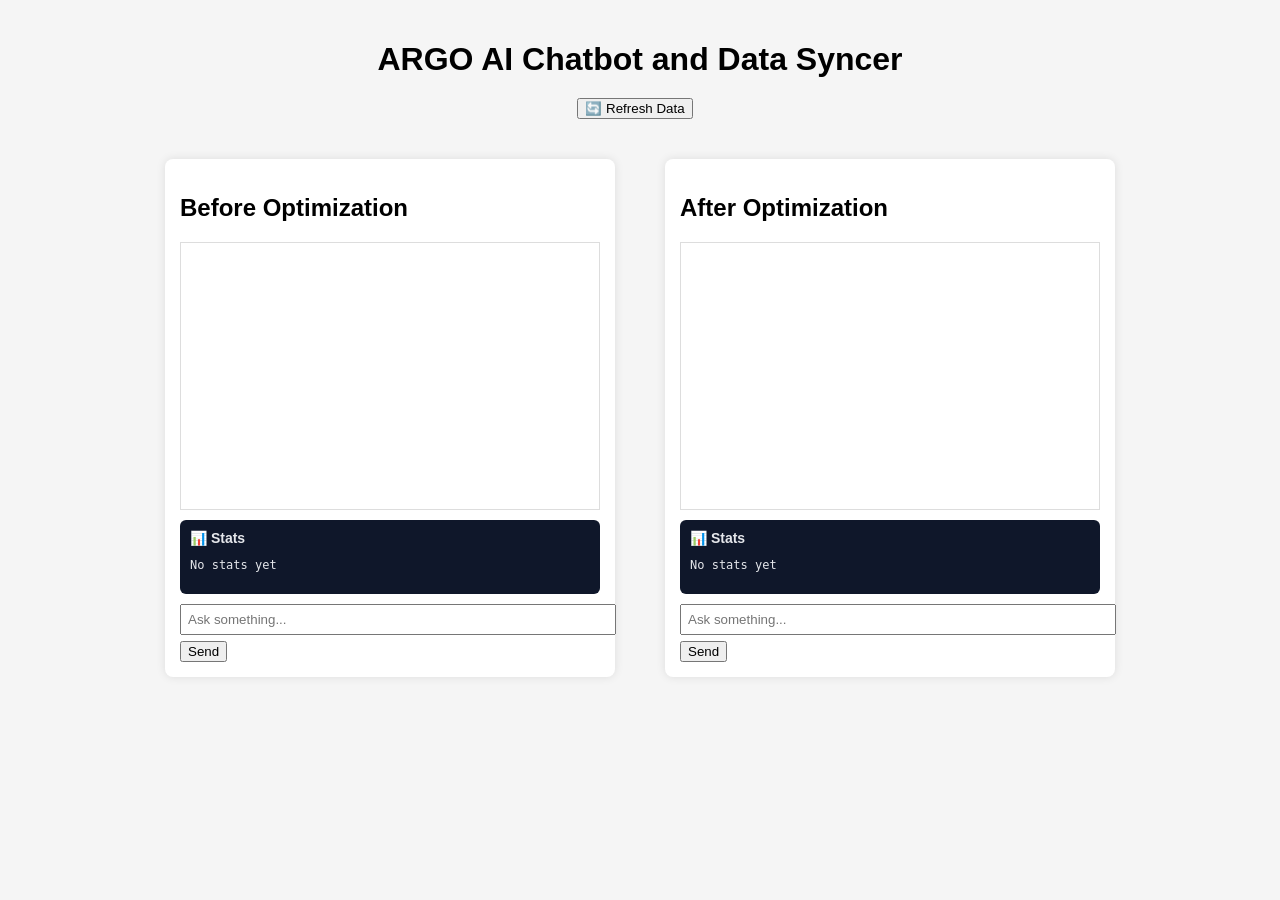
==== argoo_frontend/index.html @ 6922cc26 "Initial commit" ====
<!DOCTYPE html>
<html lang="en">
<head>
  <meta charset="UTF-8" />
  <title>ARGO AI Comparison</title>
  <link rel="stylesheet" href="style.css" />
</head>
<body>

<h1>ARGO AI Chatbot and Data Syncer</h1>

<!-- 🔥 CENTERED REFRESH -->
<div class="refresh-wrapper">
  <div class="refresh-box">
    <button id="refreshBtn">🔄 Refresh Data</button>
    <span id="refreshStatus"></span>
  </div>
</div>

<!-- 🔥 SPACE BETWEEN REFRESH & CHATS -->
<div class="chat-container">

  <!-- BEFORE OPTIMISATION -->
  <div class="chat-box">
    <h2>Before Optimization</h2>

    <div class="messages" id="chatOld"></div>

    <div class="stats-box" id="statsOld">
      <h4>📊 Stats</h4>
      <pre class="stats-content">No stats yet</pre>
    </div>

    <input id="inputOld" placeholder="Ask something..." />
    <button onclick="sendChat('old')">Send</button>
  </div>

  <!-- AFTER OPTIMISATION -->
  <div class="chat-box">
    <h2>After Optimization</h2>

    <div class="messages" id="chatNew"></div>

    <div class="stats-box" id="statsNew">
      <h4>📊 Stats</h4>
      <pre class="stats-content">No stats yet</pre>
    </div>

    <input id="inputNew" placeholder="Ask something..." />
    <button onclick="sendChat('new')">Send</button>
  </div>

</div>

<script src="script.js"></script>
</body>
</html>
---- argoo_frontend/style.css ----
body {
  font-family: Arial, sans-serif;
  background: #f5f5f5;
  margin: 0;
  padding: 20px;
}

/* 🔥 CENTER TITLE */
h1 {
  text-align: center;
  margin-bottom: 20px;
}

/* 🔥 CENTER REFRESH */
.refresh-wrapper {
  display: flex;
  justify-content: center;
  margin-bottom: 40px; /* distance from chatbots */
}

.refresh-box {
  display: flex;
  align-items: center;
  gap: 10px;
}

/* 🔥 CHAT CONTAINER SPACING */
.chat-container {
  display: flex;
  justify-content: center;
  gap: 50px;              /* distance BETWEEN chatbots */
}

/* CHAT BOX */
.chat-box {
  background: white;
  padding: 15px;
  width: 420px;
  border-radius: 8px;
  box-shadow: 0 0 10px rgba(0,0,0,0.1);
}

/* CHAT MESSAGES */
.messages {
  height: 250px;
  overflow-y: auto;
  border: 1px solid #ddd;
  padding: 8px;
  margin-bottom: 10px;
}

/* 🔥 STATS BOX */
.stats-box {
  background: #0f172a;
  color: #e5e7eb;
  padding: 10px;
  border-radius: 6px;
  margin-bottom: 10px;
}

.stats-box h4 {
  margin: 0 0 6px 0;
  font-size: 14px;
}

.stats-content {
  font-size: 12px;
  max-height: 180px;
  overflow-y: auto;
  white-space: pre-wrap;
}

/* INPUT */
input {
  width: 100%;
  padding: 6px;
  margin-bottom: 6px;
}
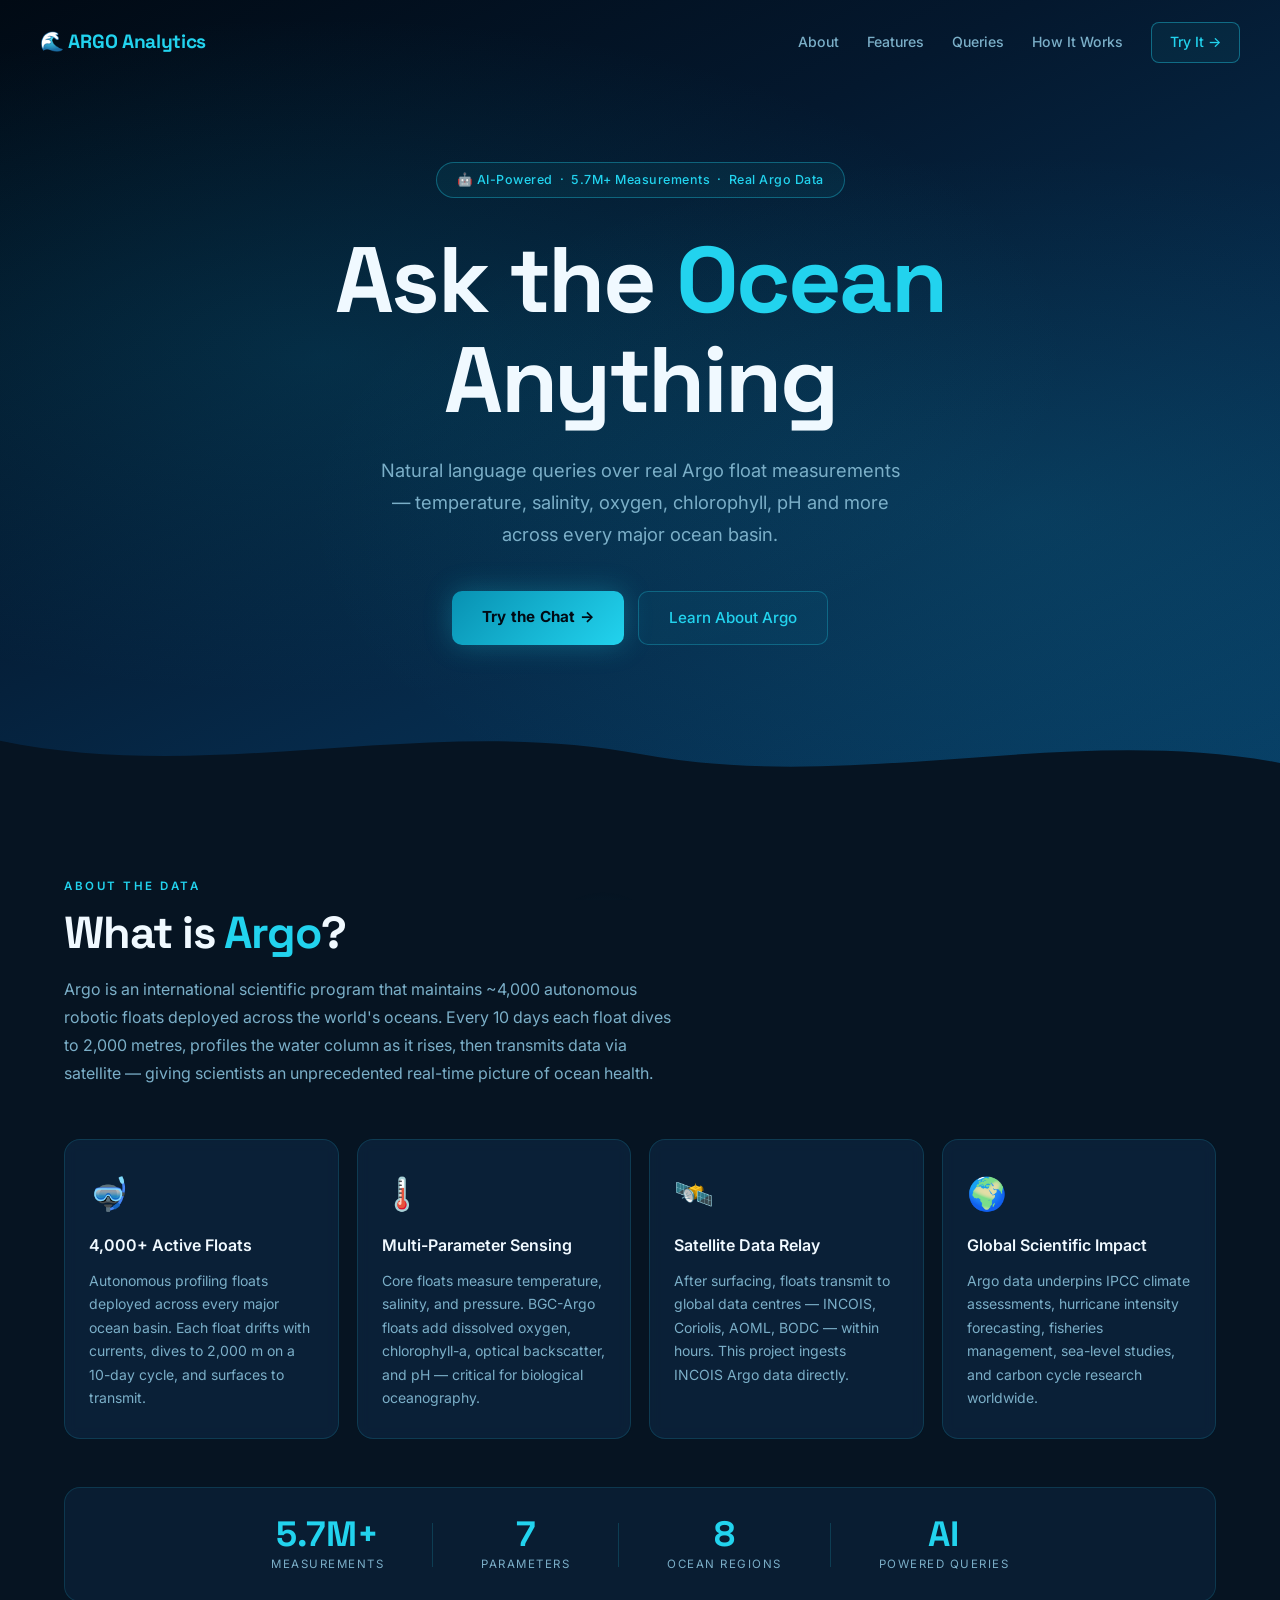
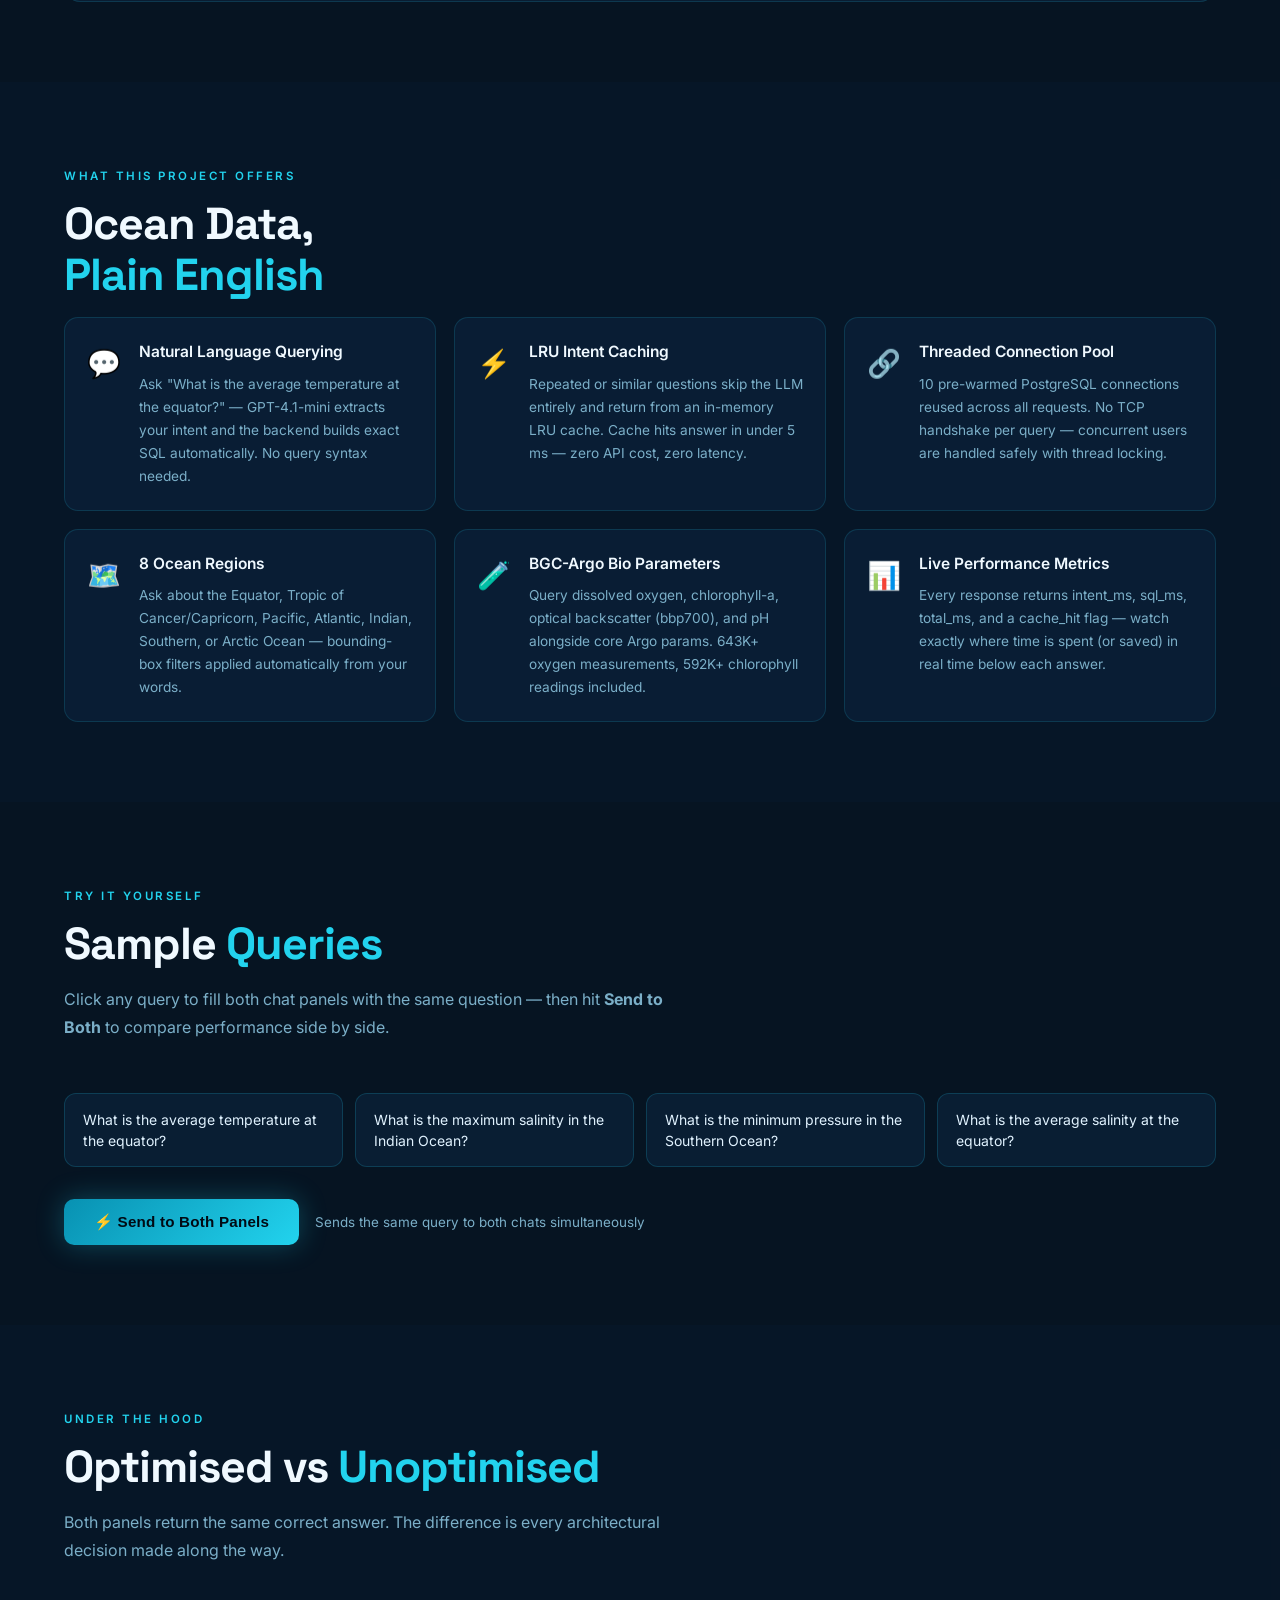
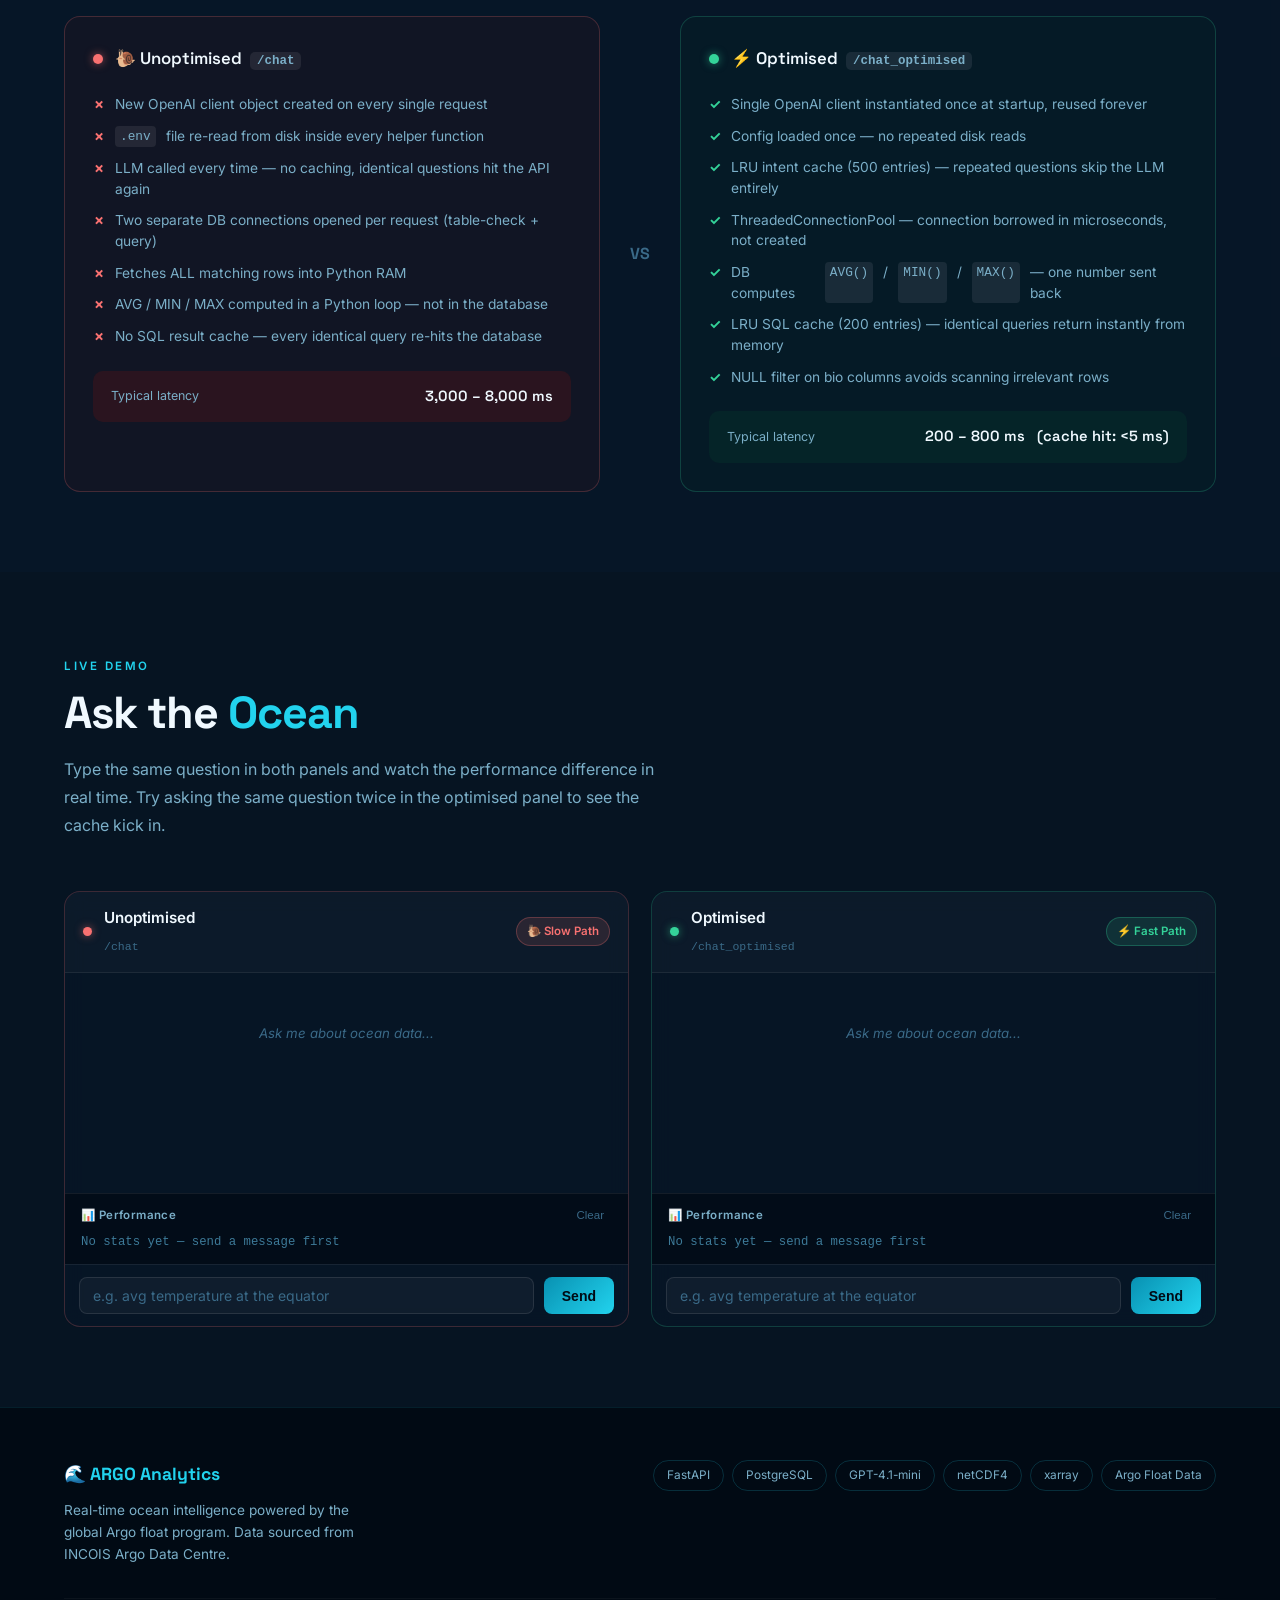
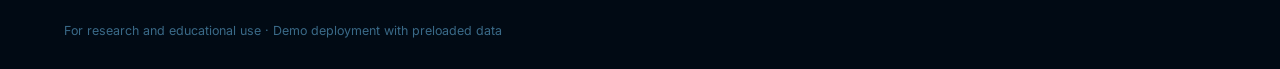
==== commit 4fc09252: "Add frontend to root for GitHub Pages" ====
--- a/argoo_frontend/index.html
+++ b/argoo_frontend/index.html
@@ -2,56 +2,355 @@
 <html lang="en">
 <head>
   <meta charset="UTF-8" />
-  <title>ARGO AI Comparison</title>
+  <meta name="viewport" content="width=device-width, initial-scale=1.0" />
+  <title>ARGO Ocean Analytics</title>
+  <link rel="preconnect" href="https://fonts.googleapis.com" />
+  <link href="https://fonts.googleapis.com/css2?family=Inter:wght@300;400;500;600;700&family=Space+Grotesk:wght@400;500;700&display=swap" rel="stylesheet" />
   <link rel="stylesheet" href="style.css" />
 </head>
 <body>
 
-<h1>ARGO AI Chatbot and Data Syncer</h1>
-
-<!-- 🔥 CENTERED REFRESH -->
-<div class="refresh-wrapper">
-  <div class="refresh-box">
-    <button id="refreshBtn">🔄 Refresh Data</button>
-    <span id="refreshStatus"></span>
+  <!-- Background bubbles -->
+  <div class="bubbles" aria-hidden="true">
+    <div class="bubble b1"></div>
+    <div class="bubble b2"></div>
+    <div class="bubble b3"></div>
+    <div class="bubble b4"></div>
+    <div class="bubble b5"></div>
+    <div class="bubble b6"></div>
   </div>
-</div>
-
-<!-- 🔥 SPACE BETWEEN REFRESH & CHATS -->
-<div class="chat-container">
-
-  <!-- BEFORE OPTIMISATION -->
-  <div class="chat-box">
-    <h2>Before Optimization</h2>
-
-    <div class="messages" id="chatOld"></div>
-
-    <div class="stats-box" id="statsOld">
-      <h4>📊 Stats</h4>
-      <pre class="stats-content">No stats yet</pre>
-    </div>
-
-    <input id="inputOld" placeholder="Ask something..." />
-    <button onclick="sendChat('old')">Send</button>
-  </div>
-
-  <!-- AFTER OPTIMISATION -->
-  <div class="chat-box">
-    <h2>After Optimization</h2>
-
-    <div class="messages" id="chatNew"></div>
-
-    <div class="stats-box" id="statsNew">
-      <h4>📊 Stats</h4>
-      <pre class="stats-content">No stats yet</pre>
-    </div>
-
-    <input id="inputNew" placeholder="Ask something..." />
-    <button onclick="sendChat('new')">Send</button>
-  </div>
-
-</div>
-
-<script src="script.js"></script>
+
+  <!-- =================== HERO =================== -->
+  <header class="hero">
+    <nav class="nav">
+      <div class="nav-logo">🌊 ARGO Analytics</div>
+      <div class="nav-links">
+        <a href="#about">About</a>
+        <a href="#features">Features</a>
+        <a href="#queries">Queries</a>
+        <a href="#comparison">How It Works</a>
+        <a href="#chat" class="nav-cta">Try It →</a>
+      </div>
+    </nav>
+
+    <div class="hero-content">
+      <div class="hero-badge">🤖 AI-Powered &nbsp;·&nbsp; 5.7M+ Measurements &nbsp;·&nbsp; Real Argo Data</div>
+      <h1 class="hero-title">Ask the <span class="accent">Ocean</span><br/>Anything</h1>
+      <p class="hero-sub">
+        Natural language queries over real Argo float measurements —
+        temperature, salinity, oxygen, chlorophyll, pH and more across
+        every major ocean basin.
+      </p>
+      <div class="hero-actions">
+        <a href="#chat" class="btn-primary">Try the Chat →</a>
+        <a href="#about" class="btn-ghost">Learn About Argo</a>
+      </div>
+    </div>
+
+    <div class="hero-wave">
+      <svg viewBox="0 0 1440 90" preserveAspectRatio="none" xmlns="http://www.w3.org/2000/svg">
+        <path d="M0,30 C240,80 480,0 720,45 C960,90 1200,10 1440,55 L1440,90 L0,90 Z" fill="#061422"/>
+      </svg>
+    </div>
+  </header>
+
+  <!-- =================== ABOUT ARGO =================== -->
+  <section class="section" id="about">
+    <div class="container">
+      <div class="section-label">About the Data</div>
+      <h2 class="section-title">What is <span class="accent">Argo</span>?</h2>
+      <p class="section-sub">
+        Argo is an international scientific program that maintains ~4,000 autonomous robotic floats
+        deployed across the world's oceans. Every 10 days each float dives to 2,000 metres,
+        profiles the water column as it rises, then transmits data via satellite —
+        giving scientists an unprecedented real-time picture of ocean health.
+      </p>
+
+      <div class="cards-grid">
+        <div class="card">
+          <div class="card-icon">🤿</div>
+          <h3>4,000+ Active Floats</h3>
+          <p>Autonomous profiling floats deployed across every major ocean basin. Each float drifts with currents, dives to 2,000 m on a 10-day cycle, and surfaces to transmit.</p>
+        </div>
+        <div class="card">
+          <div class="card-icon">🌡️</div>
+          <h3>Multi-Parameter Sensing</h3>
+          <p>Core floats measure temperature, salinity, and pressure. BGC-Argo floats add dissolved oxygen, chlorophyll-a, optical backscatter, and pH — critical for biological oceanography.</p>
+        </div>
+        <div class="card">
+          <div class="card-icon">🛰️</div>
+          <h3>Satellite Data Relay</h3>
+          <p>After surfacing, floats transmit to global data centres — INCOIS, Coriolis, AOML, BODC — within hours. This project ingests INCOIS Argo data directly.</p>
+        </div>
+        <div class="card">
+          <div class="card-icon">🌍</div>
+          <h3>Global Scientific Impact</h3>
+          <p>Argo data underpins IPCC climate assessments, hurricane intensity forecasting, fisheries management, sea-level studies, and carbon cycle research worldwide.</p>
+        </div>
+      </div>
+
+      <div class="impact-bar">
+        <div class="impact-item">
+          <span class="impact-num">5.7M+</span>
+          <span class="impact-label">Measurements</span>
+        </div>
+        <div class="impact-divider"></div>
+        <div class="impact-item">
+          <span class="impact-num">7</span>
+          <span class="impact-label">Parameters</span>
+        </div>
+        <div class="impact-divider"></div>
+        <div class="impact-item">
+          <span class="impact-num">8</span>
+          <span class="impact-label">Ocean Regions</span>
+        </div>
+        <div class="impact-divider"></div>
+        <div class="impact-item">
+          <span class="impact-num">AI</span>
+          <span class="impact-label">Powered Queries</span>
+        </div>
+      </div>
+    </div>
+  </section>
+
+  <!-- =================== FEATURES =================== -->
+  <section class="section section-alt" id="features">
+    <div class="container">
+      <div class="section-label">What This Project Offers</div>
+      <h2 class="section-title">Ocean Data,<br/><span class="accent">Plain English</span></h2>
+
+      <div class="features-grid">
+        <div class="feature-card">
+          <div class="feature-icon">💬</div>
+          <div class="feature-body">
+            <h3>Natural Language Querying</h3>
+            <p>Ask "What is the average temperature at the equator?" — GPT-4.1-mini extracts your intent and the backend builds exact SQL automatically. No query syntax needed.</p>
+          </div>
+        </div>
+        <div class="feature-card">
+          <div class="feature-icon">⚡</div>
+          <div class="feature-body">
+            <h3>LRU Intent Caching</h3>
+            <p>Repeated or similar questions skip the LLM entirely and return from an in-memory LRU cache. Cache hits answer in under 5 ms — zero API cost, zero latency.</p>
+          </div>
+        </div>
+        <div class="feature-card">
+          <div class="feature-icon">🔗</div>
+          <div class="feature-body">
+            <h3>Threaded Connection Pool</h3>
+            <p>10 pre-warmed PostgreSQL connections reused across all requests. No TCP handshake per query — concurrent users are handled safely with thread locking.</p>
+          </div>
+        </div>
+        <div class="feature-card">
+          <div class="feature-icon">🗺️</div>
+          <div class="feature-body">
+            <h3>8 Ocean Regions</h3>
+            <p>Ask about the Equator, Tropic of Cancer/Capricorn, Pacific, Atlantic, Indian, Southern, or Arctic Ocean — bounding-box filters applied automatically from your words.</p>
+          </div>
+        </div>
+        <div class="feature-card">
+          <div class="feature-icon">🧪</div>
+          <div class="feature-body">
+            <h3>BGC-Argo Bio Parameters</h3>
+            <p>Query dissolved oxygen, chlorophyll-a, optical backscatter (bbp700), and pH alongside core Argo params. 643K+ oxygen measurements, 592K+ chlorophyll readings included.</p>
+          </div>
+        </div>
+        <div class="feature-card">
+          <div class="feature-icon">📊</div>
+          <div class="feature-body">
+            <h3>Live Performance Metrics</h3>
+            <p>Every response returns intent_ms, sql_ms, total_ms, and a cache_hit flag — watch exactly where time is spent (or saved) in real time below each answer.</p>
+          </div>
+        </div>
+      </div>
+    </div>
+  </section>
+
+  <!-- =================== SAMPLE QUERIES =================== -->
+  <section class="section" id="queries">
+    <div class="container">
+      <div class="section-label">Try It Yourself</div>
+      <h2 class="section-title">Sample <span class="accent">Queries</span></h2>
+      <p class="section-sub">
+        Click any query to fill both chat panels with the same question — then hit
+        <strong>Send to Both</strong> to compare performance side by side.
+      </p>
+
+      <div class="queries-grid">
+        <button class="query-chip" onclick="fillBoth(this.textContent)">What is the average temperature at the equator?</button>
+        <button class="query-chip" onclick="fillBoth(this.textContent)">What is the maximum salinity in the Indian Ocean?</button>
+        <button class="query-chip" onclick="fillBoth(this.textContent)">What is the minimum pressure in the Southern Ocean?</button>
+        <button class="query-chip" onclick="fillBoth(this.textContent)">What is the average salinity at the equator?</button>
+      </div>
+
+      <div class="send-both-row">
+        <button class="btn-primary" onclick="sendBoth()">⚡ Send to Both Panels</button>
+        <span class="send-both-hint">Sends the same query to both chats simultaneously</span>
+      </div>
+    </div>
+  </section>
+
+  <!-- =================== COMPARISON =================== -->
+  <section class="section section-alt" id="comparison">
+    <div class="container">
+      <div class="section-label">Under the Hood</div>
+      <h2 class="section-title">Optimised vs <span class="accent">Unoptimised</span></h2>
+      <p class="section-sub">
+        Both panels return the same correct answer. The difference is every architectural
+        decision made along the way.
+      </p>
+
+      <div class="compare-wrapper">
+        <div class="compare-card compare-bad">
+          <div class="compare-header">
+            <span class="dot dot-red"></span>
+            <h3>🐌 Unoptimised &nbsp;<code>/chat</code></h3>
+          </div>
+          <ul class="compare-list">
+            <li><span class="x">✗</span> New OpenAI client object created on every single request</li>
+            <li><span class="x">✗</span> <code>.env</code> file re-read from disk inside every helper function</li>
+            <li><span class="x">✗</span> LLM called every time — no caching, identical questions hit the API again</li>
+            <li><span class="x">✗</span> Two separate DB connections opened per request (table-check + query)</li>
+            <li><span class="x">✗</span> Fetches ALL matching rows into Python RAM</li>
+            <li><span class="x">✗</span> AVG / MIN / MAX computed in a Python loop — not in the database</li>
+            <li><span class="x">✗</span> No SQL result cache — every identical query re-hits the database</li>
+          </ul>
+          <div class="compare-perf bad-perf">
+            <span class="perf-label">Typical latency</span>
+            <span class="perf-val">3,000 – 8,000 ms</span>
+          </div>
+        </div>
+
+        <div class="compare-vs">VS</div>
+
+        <div class="compare-card compare-good">
+          <div class="compare-header">
+            <span class="dot dot-green"></span>
+            <h3>⚡ Optimised &nbsp;<code>/chat_optimised</code></h3>
+          </div>
+          <ul class="compare-list">
+            <li><span class="check">✓</span> Single OpenAI client instantiated once at startup, reused forever</li>
+            <li><span class="check">✓</span> Config loaded once — no repeated disk reads</li>
+            <li><span class="check">✓</span> LRU intent cache (500 entries) — repeated questions skip the LLM entirely</li>
+            <li><span class="check">✓</span> ThreadedConnectionPool — connection borrowed in microseconds, not created</li>
+            <li><span class="check">✓</span> DB computes <code>AVG()</code>/<code>MIN()</code>/<code>MAX()</code> — one number sent back</li>
+            <li><span class="check">✓</span> LRU SQL cache (200 entries) — identical queries return instantly from memory</li>
+            <li><span class="check">✓</span> NULL filter on bio columns avoids scanning irrelevant rows</li>
+          </ul>
+          <div class="compare-perf good-perf">
+            <span class="perf-label">Typical latency</span>
+            <span class="perf-val">200 – 800 ms &nbsp;&nbsp;(cache hit: &lt;5 ms)</span>
+          </div>
+        </div>
+      </div>
+    </div>
+  </section>
+
+  <!-- =================== CHAT =================== -->
+  <section class="section" id="chat">
+    <div class="container">
+      <div class="section-label">Live Demo</div>
+      <h2 class="section-title">Ask the <span class="accent">Ocean</span></h2>
+      <p class="section-sub">
+        Type the same question in both panels and watch the performance difference in real time.
+        Try asking the same question twice in the optimised panel to see the cache kick in.
+      </p>
+
+      <div class="chat-wrapper">
+
+        <!-- UNOPTIMISED PANEL -->
+        <div class="chat-panel panel-bad">
+          <div class="panel-header">
+            <div class="panel-header-left">
+              <span class="status-dot dot-red"></span>
+              <div>
+                <h3>Unoptimised</h3>
+                <span class="panel-endpoint">/chat</span>
+              </div>
+            </div>
+            <span class="panel-badge badge-slow">🐌 Slow Path</span>
+          </div>
+
+          <div class="messages" id="chatOld">
+            <div class="empty-state">Ask me about ocean data...</div>
+          </div>
+
+          <div class="stats-box" id="statsOld">
+            <div class="stats-header">
+              <span>📊 Performance</span>
+              <button class="clear-btn" onclick="clearChat('old')">Clear</button>
+            </div>
+            <pre class="stats-content">No stats yet — send a message first</pre>
+          </div>
+
+          <div class="input-row">
+            <input id="inputOld" placeholder="e.g. avg temperature at the equator"
+                   onkeydown="if(event.key==='Enter') sendChat('old')" />
+            <button class="send-btn" onclick="sendChat('old')">Send</button>
+          </div>
+        </div>
+
+        <!-- OPTIMISED PANEL -->
+        <div class="chat-panel panel-good">
+          <div class="panel-header">
+            <div class="panel-header-left">
+              <span class="status-dot dot-green"></span>
+              <div>
+                <h3>Optimised</h3>
+                <span class="panel-endpoint">/chat_optimised</span>
+              </div>
+            </div>
+            <span class="panel-badge badge-fast">⚡ Fast Path</span>
+          </div>
+
+          <div class="messages" id="chatNew">
+            <div class="empty-state">Ask me about ocean data...</div>
+          </div>
+
+          <div class="stats-box" id="statsNew">
+            <div class="stats-header">
+              <span>📊 Performance</span>
+              <button class="clear-btn" onclick="clearChat('new')">Clear</button>
+            </div>
+            <pre class="stats-content">No stats yet — send a message first</pre>
+          </div>
+
+          <div class="input-row">
+            <input id="inputNew" placeholder="e.g. avg temperature at the equator"
+                   onkeydown="if(event.key==='Enter') sendChat('new')" />
+            <button class="send-btn" onclick="sendChat('new')">Send</button>
+          </div>
+        </div>
+
+      </div>
+    </div>
+  </section>
+
+  <!-- =================== FOOTER =================== -->
+  <footer class="footer">
+    <div class="container">
+      <div class="footer-content">
+        <div class="footer-left">
+          <div class="footer-logo">🌊 ARGO Analytics</div>
+          <p>Real-time ocean intelligence powered by the global Argo float program. Data sourced from INCOIS Argo Data Centre.</p>
+        </div>
+        <div class="footer-right">
+          <div class="footer-stack">
+            <span>FastAPI</span>
+            <span>PostgreSQL</span>
+            <span>GPT-4.1-mini</span>
+            <span>netCDF4</span>
+            <span>xarray</span>
+            <span>Argo Float Data</span>
+          </div>
+        </div>
+      </div>
+      <div class="footer-bottom">
+        For research and educational use · Demo deployment with preloaded data
+      </div>
+    </div>
+  </footer>
+
+  <script src="script.js"></script>
 </body>
 </html>
--- a/argoo_frontend/style.css
+++ b/argoo_frontend/style.css
@@ -1,78 +1,769 @@
+/* =================== VARIABLES =================== */
+:root {
+  --deep:        #010a14;
+  --dark:        #061422;
+  --mid:         #0a1f35;
+  --card:        #0d2640;
+  --border:      rgba(34, 211, 238, 0.15);
+  --border-dim:  rgba(255, 255, 255, 0.07);
+  --teal:        #0891b2;
+  --cyan:        #22d3ee;
+  --bright:      #a5f3fc;
+  --text:        #e0f2fe;
+  --text-muted:  #7bafc8;
+  --text-dim:    #3a6a88;
+  --red:         #f87171;
+  --green:       #34d399;
+  --font:        'Inter', sans-serif;
+  --font-display:'Space Grotesk', sans-serif;
+}
+
+/* =================== RESET =================== */
+*, *::before, *::after { box-sizing: border-box; margin: 0; padding: 0; }
+html { scroll-behavior: smooth; }
+
 body {
-  font-family: Arial, sans-serif;
-  background: #f5f5f5;
-  margin: 0;
-  padding: 20px;
-}
-
-/* 🔥 CENTER TITLE */
-h1 {
+  font-family: var(--font);
+  background: var(--dark);
+  color: var(--text);
+  line-height: 1.6;
+  overflow-x: hidden;
+}
+
+/* =================== BUBBLES =================== */
+.bubbles {
+  position: fixed;
+  inset: 0;
+  pointer-events: none;
+  z-index: 0;
+  overflow: hidden;
+}
+.bubble {
+  position: absolute;
+  bottom: -120px;
+  border-radius: 50%;
+  background: radial-gradient(circle, rgba(34, 211, 238, 0.07), transparent 70%);
+  animation: floatUp linear infinite;
+}
+.b1 { width: 80px;  height: 80px;  left: 8%;  animation-duration: 20s; animation-delay: 0s; }
+.b2 { width: 40px;  height: 40px;  left: 22%; animation-duration: 26s; animation-delay: 4s; }
+.b3 { width: 130px; height: 130px; left: 42%; animation-duration: 32s; animation-delay: 9s; }
+.b4 { width: 55px;  height: 55px;  left: 62%; animation-duration: 22s; animation-delay: 14s; }
+.b5 { width: 95px;  height: 95px;  left: 78%; animation-duration: 28s; animation-delay: 6s; }
+.b6 { width: 45px;  height: 45px;  left: 91%; animation-duration: 18s; animation-delay: 11s; }
+
+@keyframes floatUp {
+  0%   { transform: translateY(0)       scale(1);   opacity: 0; }
+  8%   { opacity: 1; }
+  92%  { opacity: 0.4; }
+  100% { transform: translateY(-105vh)  scale(1.3); opacity: 0; }
+}
+
+/* =================== LAYOUT =================== */
+.container {
+  max-width: 1200px;
+  margin: 0 auto;
+  padding: 0 24px;
+  position: relative;
+  z-index: 1;
+}
+
+.section { padding: 80px 0; position: relative; z-index: 1; }
+.section-alt { background: rgba(8, 24, 42, 0.7); }
+
+/* =================== NAV =================== */
+.nav {
+  display: flex;
+  justify-content: space-between;
+  align-items: center;
+  padding: 22px 40px;
+  position: relative;
+  z-index: 10;
+}
+.nav-logo {
+  font-family: var(--font-display);
+  font-size: 1.2rem;
+  font-weight: 700;
+  color: var(--cyan);
+  letter-spacing: -0.3px;
+}
+.nav-links { display: flex; gap: 28px; align-items: center; }
+.nav-links a {
+  color: var(--text-muted);
+  text-decoration: none;
+  font-size: 0.88rem;
+  font-weight: 500;
+  transition: color 0.2s;
+}
+.nav-links a:hover { color: var(--cyan); }
+.nav-cta {
+  padding: 8px 18px;
+  border: 1px solid rgba(34, 211, 238, 0.4);
+  border-radius: 8px;
+  color: var(--cyan) !important;
+  background: rgba(34, 211, 238, 0.06);
+  transition: background 0.2s, border-color 0.2s !important;
+}
+.nav-cta:hover {
+  background: rgba(34, 211, 238, 0.14) !important;
+  border-color: var(--cyan) !important;
+}
+
+/* =================== HERO =================== */
+.hero {
+  background: linear-gradient(155deg, #010a14 0%, #04182e 35%, #062a4a 65%, #073e65 100%);
+  min-height: 88vh;
+  display: flex;
+  flex-direction: column;
+  position: relative;
+  overflow: hidden;
+}
+.hero::before {
+  content: '';
+  position: absolute;
+  inset: 0;
+  background:
+    radial-gradient(ellipse at 25% 45%, rgba(8, 145, 178, 0.18) 0%, transparent 55%),
+    radial-gradient(ellipse at 80% 65%, rgba(34, 211, 238, 0.09) 0%, transparent 50%);
+  pointer-events: none;
+}
+
+.hero-content {
+  flex: 1;
+  display: flex;
+  flex-direction: column;
+  align-items: center;
+  justify-content: center;
   text-align: center;
-  margin-bottom: 20px;
-}
-
-/* 🔥 CENTER REFRESH */
-.refresh-wrapper {
-  display: flex;
+  padding: 60px 24px 130px;
+  position: relative;
+  z-index: 2;
+}
+
+.hero-badge {
+  display: inline-block;
+  padding: 7px 20px;
+  border: 1px solid rgba(34, 211, 238, 0.35);
+  border-radius: 100px;
+  font-size: 0.78rem;
+  font-weight: 500;
+  letter-spacing: 0.5px;
+  color: var(--cyan);
+  background: rgba(34, 211, 238, 0.06);
+  margin-bottom: 32px;
+}
+
+.hero-title {
+  font-family: var(--font-display);
+  font-size: clamp(2.8rem, 8vw, 5.8rem);
+  font-weight: 700;
+  line-height: 1.08;
+  letter-spacing: -2.5px;
+  color: #f0f9ff;
+  margin-bottom: 24px;
+}
+
+.accent { color: var(--cyan); }
+
+.hero-sub {
+  font-size: clamp(0.95rem, 2.2vw, 1.15rem);
+  color: var(--text-muted);
+  max-width: 540px;
+  margin-bottom: 40px;
+  line-height: 1.75;
+}
+
+.hero-actions { display: flex; gap: 14px; flex-wrap: wrap; justify-content: center; }
+
+.btn-primary {
+  display: inline-block;
+  padding: 14px 30px;
+  background: linear-gradient(135deg, #0891b2, #22d3ee);
+  color: #010a14;
+  border: none;
+  border-radius: 10px;
+  font-size: 0.95rem;
+  font-weight: 700;
+  text-decoration: none;
+  cursor: pointer;
+  transition: transform 0.2s, box-shadow 0.2s;
+  box-shadow: 0 0 28px rgba(34, 211, 238, 0.28);
+  letter-spacing: 0.2px;
+}
+.btn-primary:hover {
+  transform: translateY(-2px);
+  box-shadow: 0 0 44px rgba(34, 211, 238, 0.48);
+}
+.btn-primary:active { transform: translateY(0); }
+
+.btn-ghost {
+  display: inline-block;
+  padding: 14px 30px;
+  border: 1px solid rgba(34, 211, 238, 0.28);
+  color: var(--cyan);
+  border-radius: 10px;
+  font-size: 0.95rem;
+  font-weight: 500;
+  text-decoration: none;
+  cursor: pointer;
+  transition: all 0.2s;
+  background: rgba(34, 211, 238, 0.04);
+}
+.btn-ghost:hover {
+  background: rgba(34, 211, 238, 0.12);
+  border-color: var(--cyan);
+}
+
+.hero-wave {
+  position: absolute;
+  bottom: -2px;
+  left: 0;
+  width: 100%;
+  z-index: 1;
+}
+.hero-wave svg { display: block; width: 100%; height: auto; }
+
+/* =================== SECTION LABELS =================== */
+.section-label {
+  display: inline-block;
+  font-size: 0.72rem;
+  font-weight: 600;
+  letter-spacing: 2.5px;
+  text-transform: uppercase;
+  color: var(--cyan);
+  margin-bottom: 12px;
+}
+.section-title {
+  font-family: var(--font-display);
+  font-size: clamp(1.8rem, 4vw, 2.8rem);
+  font-weight: 700;
+  letter-spacing: -1px;
+  line-height: 1.15;
+  color: #f0f9ff;
+  margin-bottom: 16px;
+}
+.section-sub {
+  color: var(--text-muted);
+  font-size: 1rem;
+  max-width: 620px;
+  margin-bottom: 52px;
+  line-height: 1.75;
+}
+
+/* =================== ABOUT CARDS =================== */
+.cards-grid {
+  display: grid;
+  grid-template-columns: repeat(auto-fit, minmax(250px, 1fr));
+  gap: 18px;
+  margin-bottom: 48px;
+}
+.card {
+  background: rgba(13, 38, 64, 0.7);
+  border: 1px solid var(--border);
+  border-radius: 16px;
+  padding: 28px 24px;
+  transition: transform 0.22s, border-color 0.22s, box-shadow 0.22s;
+  backdrop-filter: blur(6px);
+}
+.card:hover {
+  transform: translateY(-5px);
+  border-color: rgba(34, 211, 238, 0.4);
+  box-shadow: 0 8px 32px rgba(34, 211, 238, 0.08);
+}
+.card-icon { font-size: 2rem; margin-bottom: 14px; }
+.card h3 { font-size: 1rem; font-weight: 600; color: #f0f9ff; margin-bottom: 10px; }
+.card p  { font-size: 0.875rem; color: var(--text-muted); line-height: 1.68; }
+
+/* =================== IMPACT BAR =================== */
+.impact-bar {
+  display: flex;
+  align-items: center;
   justify-content: center;
-  margin-bottom: 40px; /* distance from chatbots */
-}
-
-.refresh-box {
-  display: flex;
-  align-items: center;
+  flex-wrap: wrap;
+  background: rgba(13, 38, 64, 0.55);
+  border: 1px solid var(--border);
+  border-radius: 16px;
+  padding: 28px 16px;
+  gap: 12px;
+}
+.impact-item {
+  display: flex;
+  flex-direction: column;
+  align-items: center;
+  padding: 0 36px;
+  gap: 4px;
+}
+.impact-num {
+  font-family: var(--font-display);
+  font-size: 2.2rem;
+  font-weight: 700;
+  color: var(--cyan);
+  line-height: 1;
+}
+.impact-label {
+  font-size: 0.72rem;
+  color: var(--text-muted);
+  text-transform: uppercase;
+  letter-spacing: 1.5px;
+}
+.impact-divider {
+  width: 1px;
+  height: 44px;
+  background: rgba(34, 211, 238, 0.18);
+  flex-shrink: 0;
+}
+
+/* =================== FEATURES =================== */
+.features-grid {
+  display: grid;
+  grid-template-columns: repeat(auto-fit, minmax(320px, 1fr));
+  gap: 18px;
+}
+.feature-card {
+  display: flex;
+  gap: 18px;
+  align-items: flex-start;
+  background: rgba(13, 38, 64, 0.55);
+  border: 1px solid var(--border);
+  border-radius: 14px;
+  padding: 22px;
+  transition: border-color 0.2s, box-shadow 0.2s;
+}
+.feature-card:hover {
+  border-color: rgba(34, 211, 238, 0.35);
+  box-shadow: 0 4px 20px rgba(34, 211, 238, 0.06);
+}
+.feature-icon { font-size: 1.7rem; flex-shrink: 0; margin-top: 2px; }
+.feature-body h3 { font-size: 0.97rem; font-weight: 600; color: #f0f9ff; margin-bottom: 8px; }
+.feature-body p  { font-size: 0.855rem; color: var(--text-muted); line-height: 1.68; }
+
+/* =================== QUERY CHIPS =================== */
+.queries-grid {
+  display: grid;
+  grid-template-columns: repeat(auto-fill, minmax(275px, 1fr));
+  gap: 12px;
+  margin-bottom: 32px;
+}
+.query-chip {
+  background: rgba(13, 38, 64, 0.6);
+  border: 1px solid rgba(34, 211, 238, 0.18);
+  border-radius: 12px;
+  color: var(--text);
+  padding: 15px 18px;
+  font-size: 0.875rem;
+  font-family: var(--font);
+  text-align: left;
+  cursor: pointer;
+  transition: all 0.2s;
+  line-height: 1.5;
+}
+.query-chip:hover {
+  background: rgba(34, 211, 238, 0.1);
+  border-color: var(--cyan);
+  color: var(--bright);
+  transform: translateY(-2px);
+}
+.query-chip.active {
+  background: rgba(34, 211, 238, 0.14);
+  border-color: var(--cyan);
+  color: var(--bright);
+}
+
+.send-both-row {
+  display: flex;
+  align-items: center;
+  gap: 16px;
+  flex-wrap: wrap;
+}
+.send-both-hint {
+  font-size: 0.84rem;
+  color: var(--text-muted);
+}
+
+/* =================== COMPARISON =================== */
+.compare-wrapper {
+  display: flex;
+  gap: 20px;
+  align-items: stretch;
+  flex-wrap: wrap;
+}
+.compare-card {
+  flex: 1;
+  min-width: 290px;
+  border-radius: 16px;
+  padding: 28px;
+  border: 1px solid;
+}
+.compare-bad {
+  background: rgba(100, 20, 20, 0.12);
+  border-color: rgba(248, 113, 113, 0.22);
+}
+.compare-good {
+  background: rgba(5, 60, 45, 0.14);
+  border-color: rgba(52, 211, 153, 0.22);
+}
+
+.compare-header {
+  display: flex;
+  align-items: center;
+  gap: 12px;
+  margin-bottom: 22px;
+}
+.compare-header h3 {
+  font-family: var(--font-display);
+  font-size: 1.05rem;
+  font-weight: 600;
+  color: #f0f9ff;
+}
+.compare-header code {
+  font-size: 0.78rem;
+  background: rgba(255, 255, 255, 0.08);
+  padding: 2px 7px;
+  border-radius: 5px;
+  color: var(--text-muted);
+  font-family: 'Courier New', monospace;
+}
+
+.compare-list {
+  list-style: none;
+  display: flex;
+  flex-direction: column;
+  gap: 11px;
+  margin-bottom: 24px;
+}
+.compare-list li {
+  display: flex;
   gap: 10px;
-}
-
-/* 🔥 CHAT CONTAINER SPACING */
-.chat-container {
-  display: flex;
+  font-size: 0.86rem;
+  color: var(--text-muted);
+  line-height: 1.5;
+}
+.compare-list code {
+  background: rgba(255, 255, 255, 0.08);
+  padding: 1px 5px;
+  border-radius: 4px;
+  font-family: 'Courier New', monospace;
+  font-size: 0.8rem;
+}
+.x     { color: var(--red);   flex-shrink: 0; font-weight: 700; }
+.check { color: var(--green); flex-shrink: 0; font-weight: 700; }
+
+.dot { display: inline-block; width: 10px; height: 10px; border-radius: 50%; flex-shrink: 0; }
+.dot-red   { background: var(--red);   box-shadow: 0 0 8px rgba(248, 113, 113, 0.6); }
+.dot-green { background: var(--green); box-shadow: 0 0 8px rgba(52,  211, 153, 0.6); }
+
+.compare-perf {
+  padding: 14px 18px;
+  border-radius: 10px;
+  display: flex;
+  justify-content: space-between;
+  align-items: center;
+}
+.bad-perf  { background: rgba(100, 20, 20, 0.3); }
+.good-perf { background: rgba(5, 60, 45, 0.3); }
+.perf-label { font-size: 0.78rem; color: var(--text-muted); }
+.perf-val {
+  font-family: var(--font-display);
+  font-size: 0.92rem;
+  font-weight: 600;
+  color: #f0f9ff;
+}
+
+.compare-vs {
+  display: flex;
+  align-items: center;
   justify-content: center;
-  gap: 50px;              /* distance BETWEEN chatbots */
-}
-
-/* CHAT BOX */
-.chat-box {
-  background: white;
-  padding: 15px;
-  width: 420px;
+  font-family: var(--font-display);
+  font-size: 1rem;
+  font-weight: 700;
+  color: var(--text-dim);
+  min-width: 40px;
+  flex-shrink: 0;
+}
+
+/* =================== CHAT WRAPPER =================== */
+.chat-wrapper {
+  display: grid;
+  grid-template-columns: 1fr 1fr;
+  gap: 22px;
+}
+
+.chat-panel {
+  border-radius: 16px;
+  border: 1px solid;
+  display: flex;
+  flex-direction: column;
+  background: rgba(8, 22, 38, 0.85);
+  backdrop-filter: blur(10px);
+  overflow: hidden;
+}
+.panel-bad  { border-color: rgba(248, 113, 113, 0.22); }
+.panel-good { border-color: rgba(52,  211, 153, 0.22); }
+
+.panel-header {
+  display: flex;
+  justify-content: space-between;
+  align-items: center;
+  padding: 14px 18px;
+  border-bottom: 1px solid var(--border-dim);
+  background: rgba(255, 255, 255, 0.025);
+  flex-shrink: 0;
+}
+.panel-header-left { display: flex; align-items: center; gap: 12px; }
+.panel-header h3  { font-size: 0.95rem; font-weight: 600; color: #f0f9ff; margin-bottom: 2px; }
+.panel-endpoint   { font-size: 0.72rem; color: var(--text-dim); font-family: 'Courier New', monospace; }
+.status-dot       { display: block; width: 9px; height: 9px; border-radius: 50%; flex-shrink: 0; }
+
+.panel-badge {
+  font-size: 0.72rem;
+  font-weight: 600;
+  padding: 4px 10px;
+  border-radius: 100px;
+  white-space: nowrap;
+}
+.badge-slow { background: rgba(248,113,113,0.12); color: var(--red);   border: 1px solid rgba(248,113,113,0.28); }
+.badge-fast { background: rgba(52,211,153,0.12);  color: var(--green); border: 1px solid rgba(52,211,153,0.28); }
+
+/* =================== MESSAGES =================== */
+.messages {
+  flex: 1;
+  min-height: 220px;
+  max-height: 300px;
+  overflow-y: auto;
+  padding: 14px;
+  display: flex;
+  flex-direction: column;
+  gap: 10px;
+  scroll-behavior: smooth;
+}
+.messages::-webkit-scrollbar { width: 4px; }
+.messages::-webkit-scrollbar-thumb { background: rgba(34, 211, 238, 0.18); border-radius: 2px; }
+
+.empty-state {
+  color: var(--text-dim);
+  font-size: 0.83rem;
+  text-align: center;
+  padding: 36px 0;
+  font-style: italic;
+}
+
+.msg-user {
+  align-self: flex-end;
+  max-width: 88%;
+  padding: 9px 13px;
+  border-radius: 12px 12px 4px 12px;
+  background: rgba(8, 145, 178, 0.18);
+  border: 1px solid rgba(34, 211, 238, 0.2);
+  color: var(--bright);
+  font-size: 0.875rem;
+  line-height: 1.5;
+}
+.msg-bot {
+  align-self: flex-start;
+  max-width: 88%;
+  padding: 9px 13px;
+  border-radius: 12px 12px 12px 4px;
+  background: rgba(255, 255, 255, 0.05);
+  border: 1px solid var(--border-dim);
+  color: var(--text);
+  font-size: 0.875rem;
+  line-height: 1.5;
+}
+.msg-error {
+  align-self: flex-start;
+  max-width: 88%;
+  padding: 9px 13px;
+  border-radius: 12px 12px 12px 4px;
+  background: rgba(100, 20, 20, 0.2);
+  border: 1px solid rgba(248, 113, 113, 0.2);
+  color: var(--red);
+  font-size: 0.875rem;
+  line-height: 1.5;
+}
+
+/* Typing indicator */
+.msg-loading {
+  align-self: flex-start;
+  display: flex;
+  gap: 5px;
+  align-items: center;
+  padding: 10px 14px;
+}
+.typing-dot {
+  width: 6px;
+  height: 6px;
+  border-radius: 50%;
+  background: var(--cyan);
+  animation: blink 1.2s infinite ease-in-out;
+}
+.typing-dot:nth-child(2) { animation-delay: 0.2s; }
+.typing-dot:nth-child(3) { animation-delay: 0.4s; }
+@keyframes blink {
+  0%, 80%, 100% { opacity: 0.15; transform: scale(0.85); }
+  40%           { opacity: 1;    transform: scale(1); }
+}
+
+/* =================== STATS BOX =================== */
+.stats-box {
+  background: #020c18;
+  border-top: 1px solid var(--border-dim);
+  padding: 12px 16px;
+  flex-shrink: 0;
+}
+.stats-header {
+  display: flex;
+  justify-content: space-between;
+  align-items: center;
+  font-size: 0.72rem;
+  font-weight: 600;
+  color: var(--text-muted);
+  margin-bottom: 8px;
+  letter-spacing: 0.4px;
+}
+.clear-btn {
+  background: none;
+  border: none;
+  color: var(--text-dim);
+  font-size: 0.72rem;
+  cursor: pointer;
+  padding: 2px 8px;
+  border-radius: 4px;
+  transition: color 0.2s, background 0.2s;
+}
+.clear-btn:hover { color: var(--text-muted); background: rgba(255,255,255,0.05); }
+
+.stats-content {
+  font-size: 0.77rem;
+  color: #3d7a98;
+  white-space: pre-wrap;
+  word-break: break-all;
+  max-height: 120px;
+  overflow-y: auto;
+  font-family: 'Courier New', monospace;
+  line-height: 1.65;
+}
+.stats-content::-webkit-scrollbar { width: 3px; }
+.stats-content::-webkit-scrollbar-thumb { background: rgba(34,211,238,0.12); }
+
+/* =================== INPUT ROW =================== */
+.input-row {
+  display: flex;
+  gap: 10px;
+  padding: 12px 14px;
+  border-top: 1px solid var(--border-dim);
+  flex-shrink: 0;
+}
+.input-row input {
+  flex: 1;
+  background: rgba(255, 255, 255, 0.04);
+  border: 1px solid rgba(255, 255, 255, 0.1);
   border-radius: 8px;
-  box-shadow: 0 0 10px rgba(0,0,0,0.1);
-}
-
-/* CHAT MESSAGES */
-.messages {
-  height: 250px;
-  overflow-y: auto;
-  border: 1px solid #ddd;
-  padding: 8px;
+  color: var(--text);
+  padding: 9px 13px;
+  font-size: 0.875rem;
+  font-family: var(--font);
+  outline: none;
+  transition: border-color 0.2s;
+  min-width: 0;
+}
+.input-row input:focus { border-color: rgba(34, 211, 238, 0.4); }
+.input-row input::placeholder { color: var(--text-dim); }
+
+.send-btn {
+  background: linear-gradient(135deg, #0891b2, #22d3ee);
+  color: #010a14;
+  border: none;
+  border-radius: 8px;
+  padding: 9px 18px;
+  font-size: 0.875rem;
+  font-weight: 700;
+  cursor: pointer;
+  transition: transform 0.15s, box-shadow 0.15s;
+  white-space: nowrap;
+  flex-shrink: 0;
+}
+.send-btn:hover { transform: translateY(-1px); box-shadow: 0 4px 18px rgba(34,211,238,0.3); }
+.send-btn:active { transform: translateY(0); }
+
+/* =================== FOOTER =================== */
+.footer {
+  background: #010a14;
+  border-top: 1px solid rgba(34, 211, 238, 0.1);
+  padding: 52px 0 28px;
+  position: relative;
+  z-index: 1;
+}
+.footer-content {
+  display: flex;
+  justify-content: space-between;
+  align-items: flex-start;
+  gap: 32px;
+  flex-wrap: wrap;
+  margin-bottom: 32px;
+}
+.footer-logo {
+  font-family: var(--font-display);
+  font-size: 1.1rem;
+  font-weight: 700;
+  color: var(--cyan);
   margin-bottom: 10px;
 }
-
-/* 🔥 STATS BOX */
-.stats-box {
-  background: #0f172a;
-  color: #e5e7eb;
-  padding: 10px;
-  border-radius: 6px;
-  margin-bottom: 10px;
-}
-
-.stats-box h4 {
-  margin: 0 0 6px 0;
-  font-size: 14px;
-}
-
-.stats-content {
-  font-size: 12px;
-  max-height: 180px;
-  overflow-y: auto;
-  white-space: pre-wrap;
-}
-
-/* INPUT */
-input {
-  width: 100%;
-  padding: 6px;
-  margin-bottom: 6px;
-}
+.footer-left p { font-size: 0.85rem; color: var(--text-muted); max-width: 320px; line-height: 1.65; }
+.footer-stack { display: flex; flex-wrap: wrap; gap: 8px; }
+.footer-stack span {
+  font-size: 0.74rem;
+  padding: 5px 13px;
+  border: 1px solid rgba(34, 211, 238, 0.18);
+  border-radius: 100px;
+  color: var(--text-muted);
+}
+.footer-bottom {
+  font-size: 0.78rem;
+  color: var(--text-dim);
+  border-top: 1px solid rgba(255, 255, 255, 0.04);
+  padding-top: 22px;
+}
+
+/* =================== RESPONSIVE =================== */
+
+/* Tablet */
+@media (max-width: 960px) {
+  .chat-wrapper    { grid-template-columns: 1fr; }
+  .compare-wrapper { flex-direction: column; }
+  .compare-vs      { display: none; }
+  .nav-links       { display: none; }
+  .impact-item     { padding: 0 20px; }
+  .impact-divider  { height: 36px; }
+}
+
+/* Mobile */
+@media (max-width: 640px) {
+  .section { padding: 56px 0; }
+  .hero-content { padding: 40px 16px 110px; }
+  .hero-title { letter-spacing: -1.5px; }
+
+  .cards-grid    { grid-template-columns: 1fr; }
+  .features-grid { grid-template-columns: 1fr; }
+  .queries-grid  { grid-template-columns: 1fr; }
+
+  .impact-bar     { flex-direction: column; gap: 20px; padding: 24px 16px; }
+  .impact-divider { width: 80px; height: 1px; }
+
+  .send-both-row  { flex-direction: column; align-items: flex-start; }
+  .hero-actions   { flex-direction: column; width: 100%; }
+  .btn-primary, .btn-ghost { width: 100%; text-align: center; }
+
+  .nav { padding: 16px 20px; }
+  .messages { max-height: 240px; }
+  .footer-content { flex-direction: column; }
+
+  .compare-card { min-width: unset; }
+  .perf-val { font-size: 0.82rem; }
+}
+
+/* Small mobile */
+@media (max-width: 400px) {
+  .hero-title { font-size: 2.4rem; }
+  .panel-header { flex-wrap: wrap; gap: 8px; }
+  .panel-badge  { align-self: flex-end; }
+}
